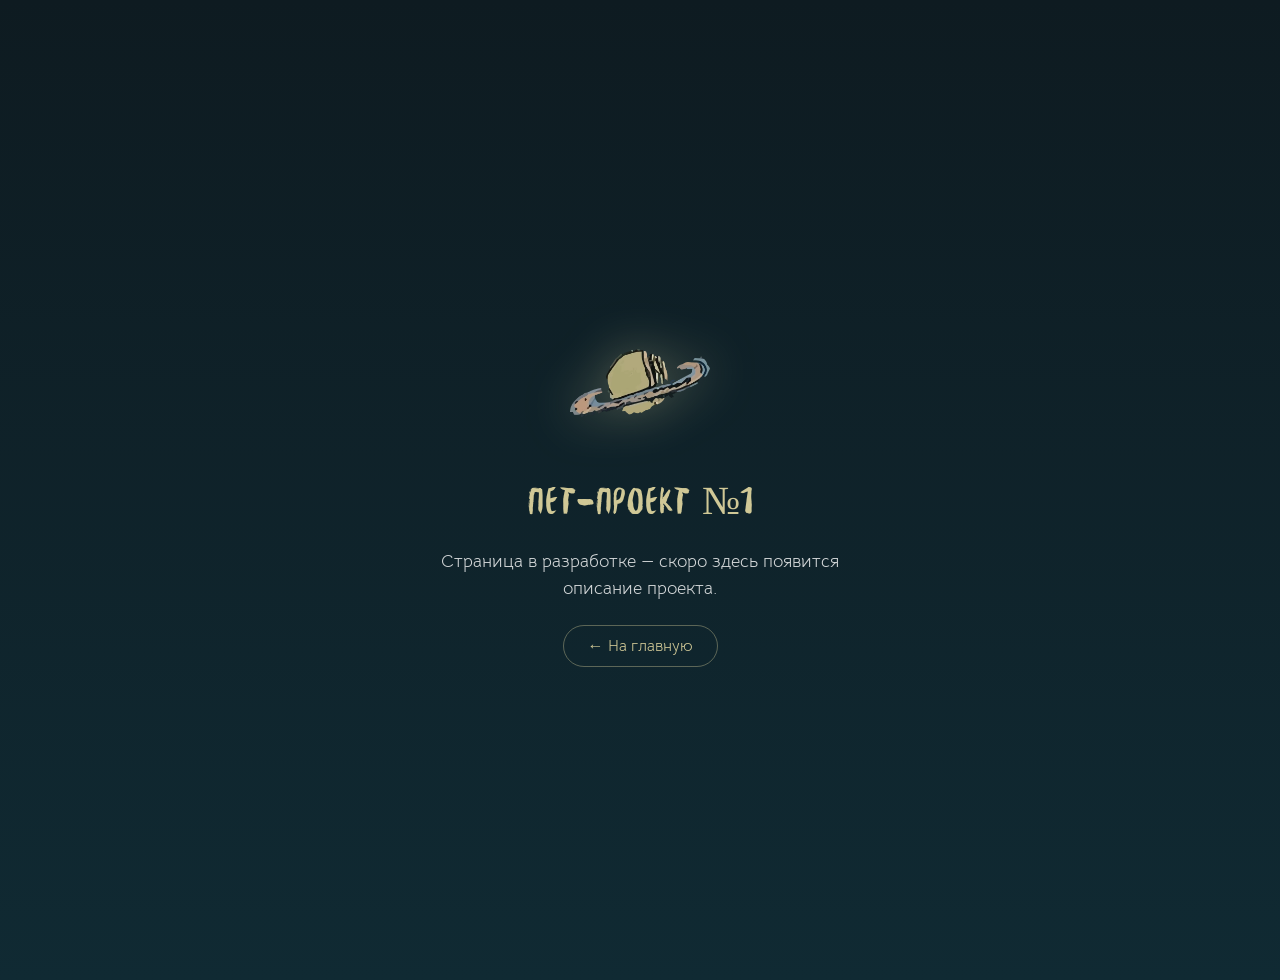
==== pet-projects/pet-1.html @ 80795a6b "fix" ====
<!doctype html>
<html lang="ru">
  <head>
    <meta charset="UTF-8" />
    <meta name="viewport" content="width=device-width, initial-scale=1.0" />
    <meta name="robots" content="noindex" />
    <title>Пет-проект №1 — Александр Горбунов</title>
    <link rel="stylesheet" href="../styles/fonts.styles.css" />
    <link rel="stylesheet" href="../styles/pet-project-page.css" />
  </head>
  <body>
    <main class="pet-page">
      <img class="pet-page-planet" src="../assets/images/planets/jupiter.webp" alt="" width="140" height="140" />
      <h1 class="pet-page-title">Пет-проект №1</h1>
      <p class="pet-page-text">Страница в разработке — скоро здесь появится описание проекта.</p>
      <a class="pet-page-back" href="../index.html#pet-projects">&larr; На главную</a>
    </main>
  </body>
</html>
---- styles/fonts.styles.css ----
@font-face {
  font-family: 'Besom-2';
  src: url('../fonts/Besom.eot');
  src: local('Besom by Krisjanis Mezulis / RIT CREATIVE'), local('Besom'),
    url('../fonts/Besom.eot?#iefix') format('embedded-opentype'),
    url('../fonts/Besom.woff') format('woff'), url('../fonts/Besom.ttf') format('truetype');
  font-weight: normal;
  font-style: normal;
  font-display: swap;
}
@font-face {
  font-family: 'Besom-cyr';
  src: url('../fonts/Besom-cyr.ttf');
  font-weight: normal;
  font-style: normal;
  font-display: swap;
}
@font-face {
  font-family: 'BellotaText';
  src: url('../fonts/BellotaText-Regular.ttf');
  font-weight: normal;
  font-style: normal;
  font-display: swap;
}
---- styles/pet-project-page.css ----
/**
 * Стили страниц пет-проектов (заглушки)
 * Общий файл для всех страниц в pet-projects/
 */

body {
  margin: 0;
  background: linear-gradient(180deg, rgb(14 27 33) 0%, rgb(16 42 51) 100%);
  min-height: 100vh;
}

.pet-page {
  min-height: 100vh;
  display: flex;
  flex-direction: column;
  align-items: center;
  justify-content: center;
  gap: 24px;
  padding: 40px 20px;
  text-align: center;
}

.pet-page-planet {
  width: 140px;
  height: 140px;
  object-fit: contain;
  filter: drop-shadow(0 0 25px rgba(208, 200, 150, 0.35));
  animation: pet-page-float 6s ease-in-out infinite alternate;
}

@keyframes pet-page-float {
  from {
    transform: translateY(-10px);
  }
  to {
    transform: translateY(10px);
  }
}

.pet-page-title {
  margin: 0;
  font-family: 'Besom-2';
  font-weight: normal;
  font-size: 2.5rem;
  color: #d0c896;
}

.pet-page-text {
  margin: 0;
  font-family: 'BellotaText';
  font-size: 1.1rem;
  color: #ffffff;
  opacity: 0.8;
  max-width: 480px;
  line-height: 1.5;
}

.pet-page-back {
  font-family: 'BellotaText';
  font-size: 1rem;
  color: #d0c896;
  text-decoration: none;
  border: 1px solid rgba(208, 200, 150, 0.4);
  border-radius: 999px;
  padding: 10px 24px;
  transition: background 0.3s ease, transform 0.3s ease;
}

.pet-page-back:hover {
  background: rgba(208, 200, 150, 0.12);
  transform: translateY(-2px);
}

@media (prefers-reduced-motion: reduce) {
  .pet-page-planet {
    animation: none;
  }
}
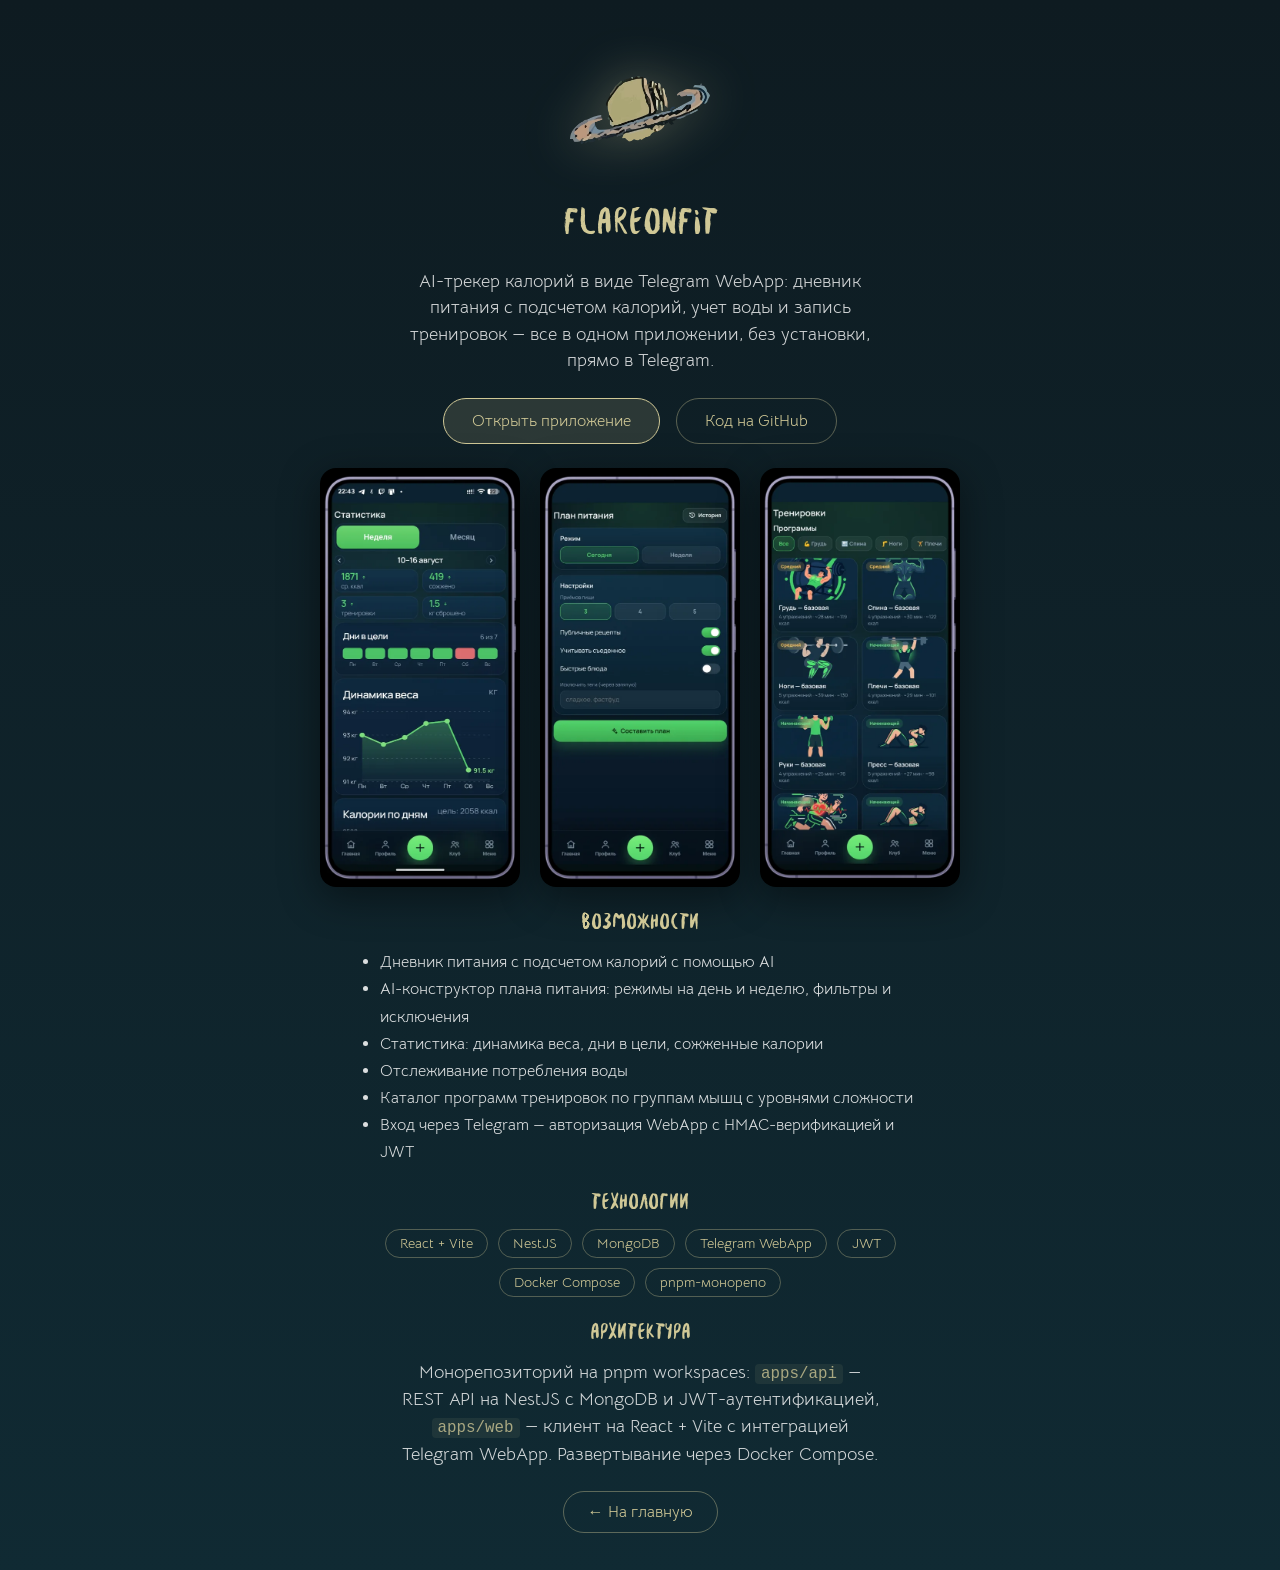
==== commit d84a4a4f: "fix" ====
--- a/pet-projects/pet-1.html
+++ b/pet-projects/pet-1.html
@@ -3,16 +3,101 @@
   <head>
     <meta charset="UTF-8" />
     <meta name="viewport" content="width=device-width, initial-scale=1.0" />
-    <meta name="robots" content="noindex" />
-    <title>Пет-проект №1 — Александр Горбунов</title>
+    <meta
+      name="description"
+      content="FlareonFit — AI-трекер калорий, воды и тренировок в виде Telegram WebApp. Пет-проект Александра Горбунова: React, NestJS, MongoDB."
+    />
+    <title>FlareonFit — AI-трекер калорий | Александр Горбунов</title>
     <link rel="stylesheet" href="../styles/fonts.styles.css" />
     <link rel="stylesheet" href="../styles/pet-project-page.css" />
   </head>
   <body>
     <main class="pet-page">
-      <img class="pet-page-planet" src="../assets/images/planets/jupiter.webp" alt="" width="140" height="140" />
-      <h1 class="pet-page-title">Пет-проект №1</h1>
-      <p class="pet-page-text">Страница в разработке — скоро здесь появится описание проекта.</p>
+      <img
+        class="pet-page-planet"
+        src="../assets/images/planets/jupiter.webp"
+        alt=""
+        width="140"
+        height="140"
+      />
+      <h1 class="pet-page-title">FlareonFit</h1>
+      <p class="pet-page-text">
+        AI-трекер калорий в виде Telegram WebApp: дневник питания с подсчетом калорий, учет воды и
+        запись тренировок — все в одном приложении, без установки, прямо в Telegram.
+      </p>
+
+      <div class="pet-page-actions">
+        <a
+          class="pet-page-btn pet-page-btn--primary"
+          href="https://fit.flareon.ru/"
+          target="_blank"
+          rel="noopener noreferrer"
+          >Открыть приложение</a
+        >
+        <a
+          class="pet-page-btn"
+          href="https://github.com/jedo-dev/calories-tracker"
+          target="_blank"
+          rel="noopener noreferrer"
+          >Код на GitHub</a
+        >
+      </div>
+
+      <div class="pet-page-gallery">
+        <img
+          class="pet-page-shot pet-page-shot--phone"
+          src="../assets/images/pet-projects/fit-graph.webp"
+          alt="FlareonFit — статистика недели с динамикой веса"
+          loading="lazy"
+        />
+        <img
+          class="pet-page-shot pet-page-shot--phone"
+          src="../assets/images/pet-projects/fit-plan.webp"
+          alt="FlareonFit — конструктор плана питания"
+          loading="lazy"
+        />
+        <img
+          class="pet-page-shot pet-page-shot--phone"
+          src="../assets/images/pet-projects/fit-train.webp"
+          alt="FlareonFit — каталог программ тренировок"
+          loading="lazy"
+        />
+      </div>
+
+      <section class="pet-page-section">
+        <h2 class="pet-page-heading">Возможности</h2>
+        <ul class="pet-page-list">
+          <li>Дневник питания с подсчетом калорий с помощью AI</li>
+          <li>AI-конструктор плана питания: режимы на день и неделю, фильтры и исключения</li>
+          <li>Статистика: динамика веса, дни в цели, сожженные калории</li>
+          <li>Отслеживание потребления воды</li>
+          <li>Каталог программ тренировок по группам мышц с уровнями сложности</li>
+          <li>Вход через Telegram — авторизация WebApp с HMAC-верификацией и JWT</li>
+        </ul>
+      </section>
+
+      <section class="pet-page-section">
+        <h2 class="pet-page-heading">Технологии</h2>
+        <div class="pet-page-tags">
+          <span class="pet-page-tag">React + Vite</span>
+          <span class="pet-page-tag">NestJS</span>
+          <span class="pet-page-tag">MongoDB</span>
+          <span class="pet-page-tag">Telegram WebApp</span>
+          <span class="pet-page-tag">JWT</span>
+          <span class="pet-page-tag">Docker Compose</span>
+          <span class="pet-page-tag">pnpm-монорепо</span>
+        </div>
+      </section>
+
+      <section class="pet-page-section">
+        <h2 class="pet-page-heading">Архитектура</h2>
+        <p class="pet-page-text">
+          Монорепозиторий на pnpm workspaces: <code>apps/api</code> — REST API на NestJS с MongoDB и
+          JWT-аутентификацией, <code>apps/web</code> — клиент на React + Vite с интеграцией
+          Telegram WebApp. Развертывание через Docker Compose.
+        </p>
+      </section>
+
       <a class="pet-page-back" href="../index.html#pet-projects">&larr; На главную</a>
     </main>
   </body>
--- a/styles/pet-project-page.css
+++ b/styles/pet-project-page.css
@@ -55,6 +55,118 @@
   line-height: 1.5;
 }
 
+/* ===== СТРАНИЦА ГОТОВОГО ПРОЕКТА ===== */
+.pet-page-actions {
+  display: flex;
+  gap: 16px;
+  flex-wrap: wrap;
+  justify-content: center;
+}
+
+.pet-page-btn {
+  font-family: 'BellotaText';
+  font-size: 1rem;
+  color: #d0c896;
+  text-decoration: none;
+  border: 1px solid rgba(208, 200, 150, 0.4);
+  border-radius: 999px;
+  padding: 12px 28px;
+  transition: background 0.3s ease, transform 0.3s ease;
+}
+
+.pet-page-btn:hover {
+  background: rgba(208, 200, 150, 0.12);
+  transform: translateY(-2px);
+}
+
+.pet-page-btn--primary {
+  background: rgba(208, 200, 150, 0.15);
+  border-color: #d0c896;
+}
+
+.pet-page-gallery {
+  display: flex;
+  gap: 20px;
+  flex-wrap: wrap;
+  justify-content: center;
+  width: 100%;
+  max-width: 760px;
+}
+
+.pet-page-shot {
+  border-radius: 16px;
+  max-width: 100%;
+  height: auto;
+  box-shadow: 0 10px 40px rgba(0, 0, 0, 0.45);
+}
+
+/* Мокап в раме телефона */
+.pet-page-shot--phone {
+  width: 200px;
+}
+
+/* Широкий скриншот интерфейса */
+.pet-page-shot--wide {
+  width: min(680px, 100%);
+}
+
+/* Фото устройства */
+.pet-page-shot--photo {
+  width: min(340px, 100%);
+}
+
+.pet-page-section {
+  width: 100%;
+  max-width: 560px;
+  display: flex;
+  flex-direction: column;
+  gap: 14px;
+  align-items: center;
+}
+
+.pet-page-heading {
+  margin: 0;
+  font-family: 'Besom-2';
+  font-weight: normal;
+  font-size: 1.5rem;
+  color: #d0c896;
+}
+
+.pet-page-list {
+  margin: 0;
+  padding: 0 0 0 20px;
+  font-family: 'BellotaText';
+  color: #ffffff;
+  opacity: 0.85;
+  line-height: 1.7;
+  text-align: left;
+}
+
+.pet-page-tags {
+  display: flex;
+  gap: 10px;
+  flex-wrap: wrap;
+  justify-content: center;
+}
+
+.pet-page-tag {
+  font-family: 'BellotaText';
+  font-size: 0.85rem;
+  color: #d0c896;
+  border: 1px solid rgba(208, 200, 150, 0.35);
+  border-radius: 999px;
+  padding: 5px 14px;
+}
+
+.pet-page code {
+  font-family: Consolas, monospace;
+  font-size: 0.9em;
+  color: #d0c896;
+  background: rgba(208, 200, 150, 0.1);
+  border-radius: 4px;
+  padding: 1px 6px;
+}
+
 .pet-page-back {
   font-family: 'BellotaText';
   font-size: 1rem;
